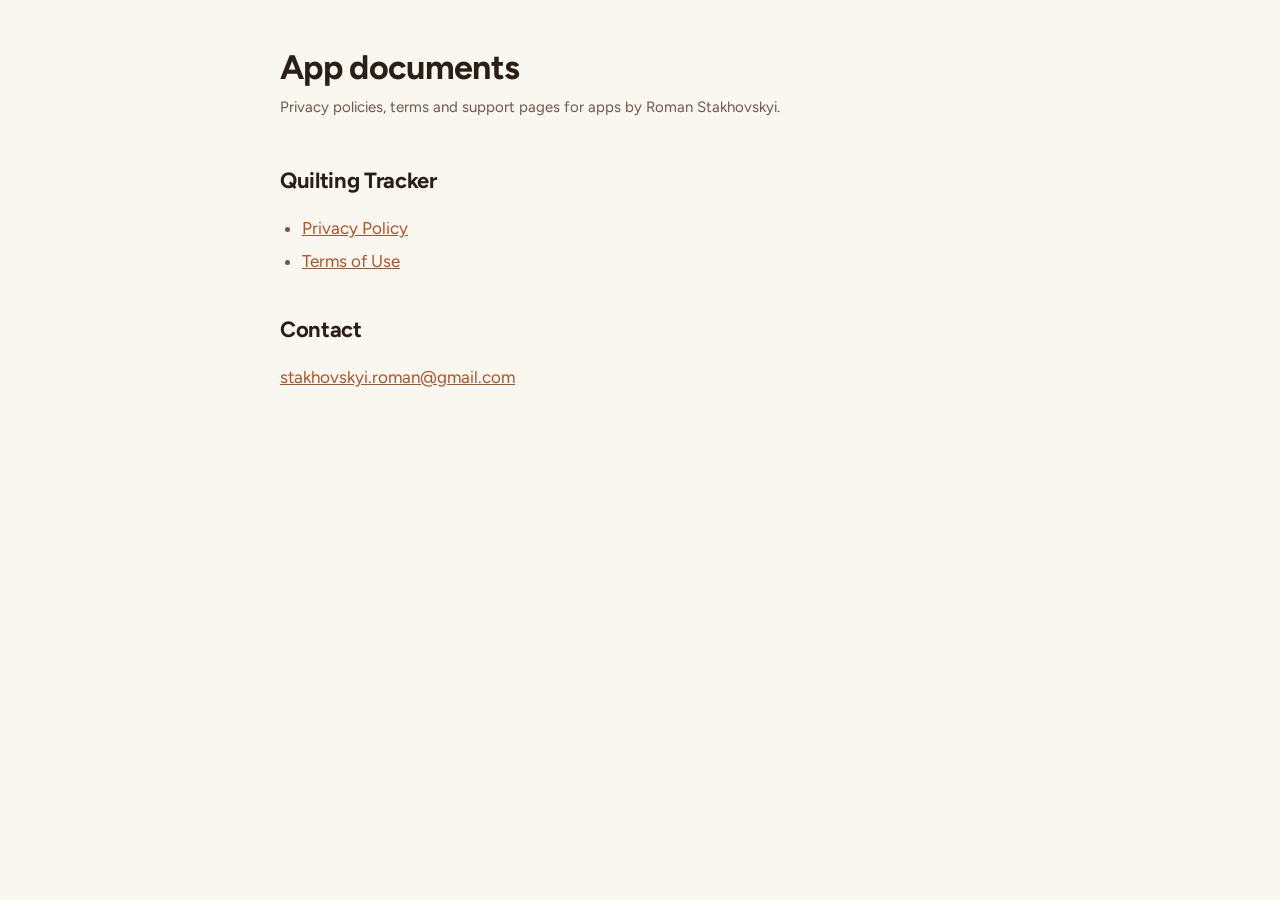
==== index.html @ fa856ae5 "add the legal pages for Quilting Tracker One public place for the documents the stores require, so a" ====
<!DOCTYPE html>
<html lang="en">
<head>
<meta charset="utf-8">
<meta name="viewport" content="width=device-width, initial-scale=1">
<title>App documents</title>
<link rel="preconnect" href="https://fonts.googleapis.com">
<link rel="preconnect" href="https://fonts.gstatic.com" crossorigin>
<link href="https://fonts.googleapis.com/css2?family=Figtree:wght@400;600;700;800&display=swap" rel="stylesheet">
<link rel="stylesheet" href="style.css">
</head>
<body>
<main>
<header>
  <h1>App documents</h1>
  <p class="updated">Privacy policies, terms and support pages for apps by Roman Stakhovskyi.</p>
</header>

<h2>Quilting Tracker</h2>
<ul>
  <li><a href="quilting-tracker/privacy.html">Privacy Policy</a></li>
  <li><a href="quilting-tracker/terms.html">Terms of Use</a></li>
</ul>

<h2>Contact</h2>
<p><a href="mailto:stakhovskyi.roman@gmail.com">stakhovskyi.roman@gmail.com</a></p>
</main>
</body>
</html>
---- style.css ----
/* The app's own palette, so the pages read as part of it. */
:root {
  --ground: #FAF6F0;
  --card: #FFFFFF;
  --ink: #2A1F16;
  --body: #6B5A4C;
  --line: #EDE0CE;
  --accent: #A9552B;
}

* { box-sizing: border-box; }

body {
  margin: 0;
  padding: 0 20px 64px;
  background: var(--ground);
  color: var(--body);
  font: 17px/1.6 'Figtree', -apple-system, BlinkMacSystemFont, 'Segoe UI', system-ui, sans-serif;
}

main { max-width: 720px; margin: 0 auto; }

header { padding: 48px 0 8px; }

h1 { color: var(--ink); font-size: 34px; line-height: 1.15; margin: 0 0 8px; letter-spacing: -0.02em; }
h2 { color: var(--ink); font-size: 22px; margin: 36px 0 10px; letter-spacing: -0.015em; }
p, li { font-size: 17px; }
ul { padding-left: 22px; }
li { margin: 6px 0; }
a { color: var(--accent); }

.updated { color: var(--body); font-size: 15px; margin: 0; }

.card {
  background: var(--card);
  border: 1px solid var(--line);
  border-radius: 18px;
  padding: 18px 20px;
  margin: 24px 0;
}

.card p:first-child { margin-top: 0; }
.card p:last-child { margin-bottom: 0; }

footer { margin-top: 48px; padding-top: 18px; border-top: 1px solid var(--line); font-size: 15px; }
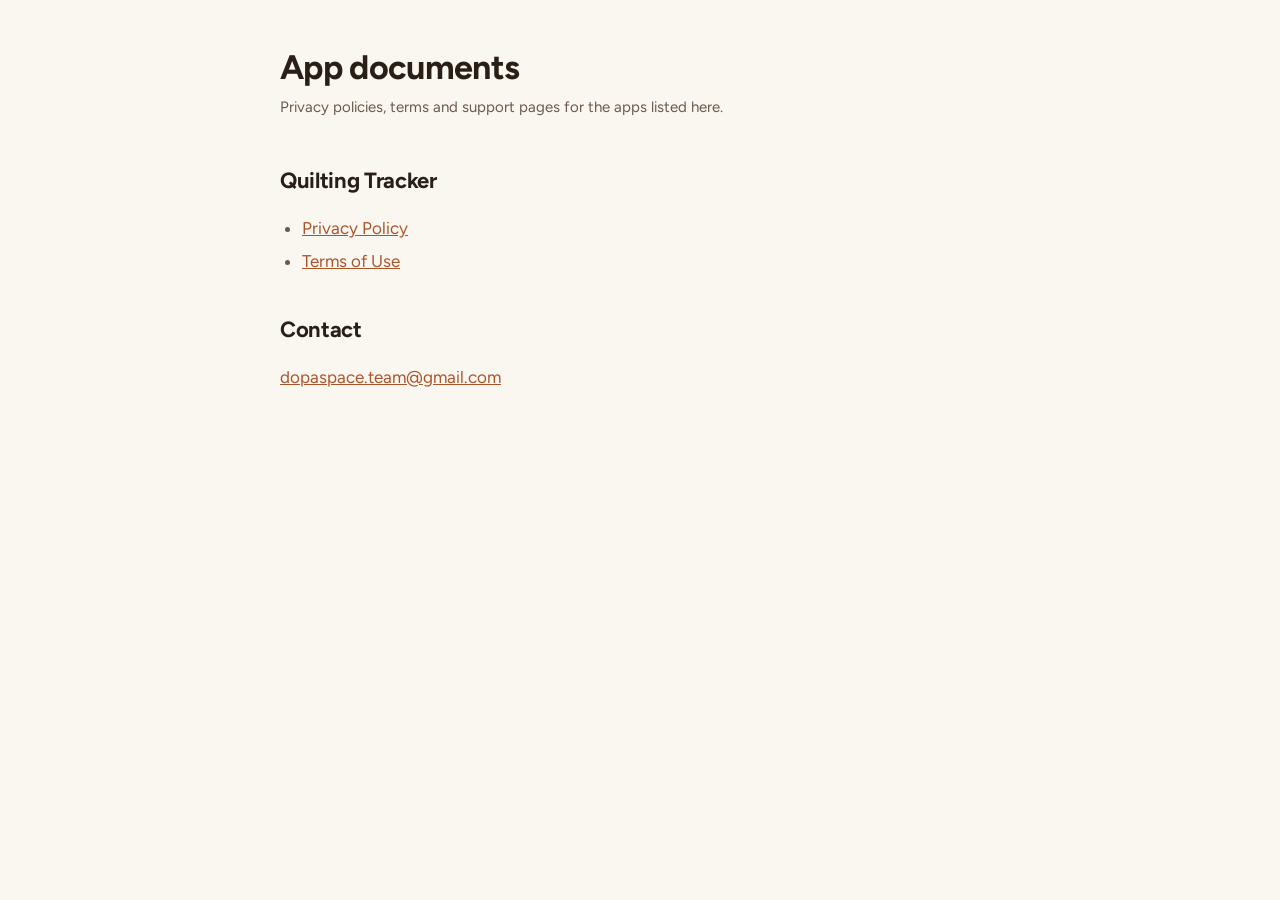
==== commit 4e906689: "write to the support address, and only the address The pages are public and a store listing points a" ====
--- a/index.html
+++ b/index.html
@@ -13,7 +13,7 @@
 <main>
 <header>
   <h1>App documents</h1>
-  <p class="updated">Privacy policies, terms and support pages for apps by Roman Stakhovskyi.</p>
+  <p class="updated">Privacy policies, terms and support pages for the apps listed here.</p>
 </header>
 
 <h2>Quilting Tracker</h2>
@@ -23,7 +23,7 @@
 </ul>
 
 <h2>Contact</h2>
-<p><a href="mailto:stakhovskyi.roman@gmail.com">stakhovskyi.roman@gmail.com</a></p>
+<p><a href="mailto:dopaspace.team@gmail.com">dopaspace.team@gmail.com</a></p>
 </main>
 </body>
 </html>
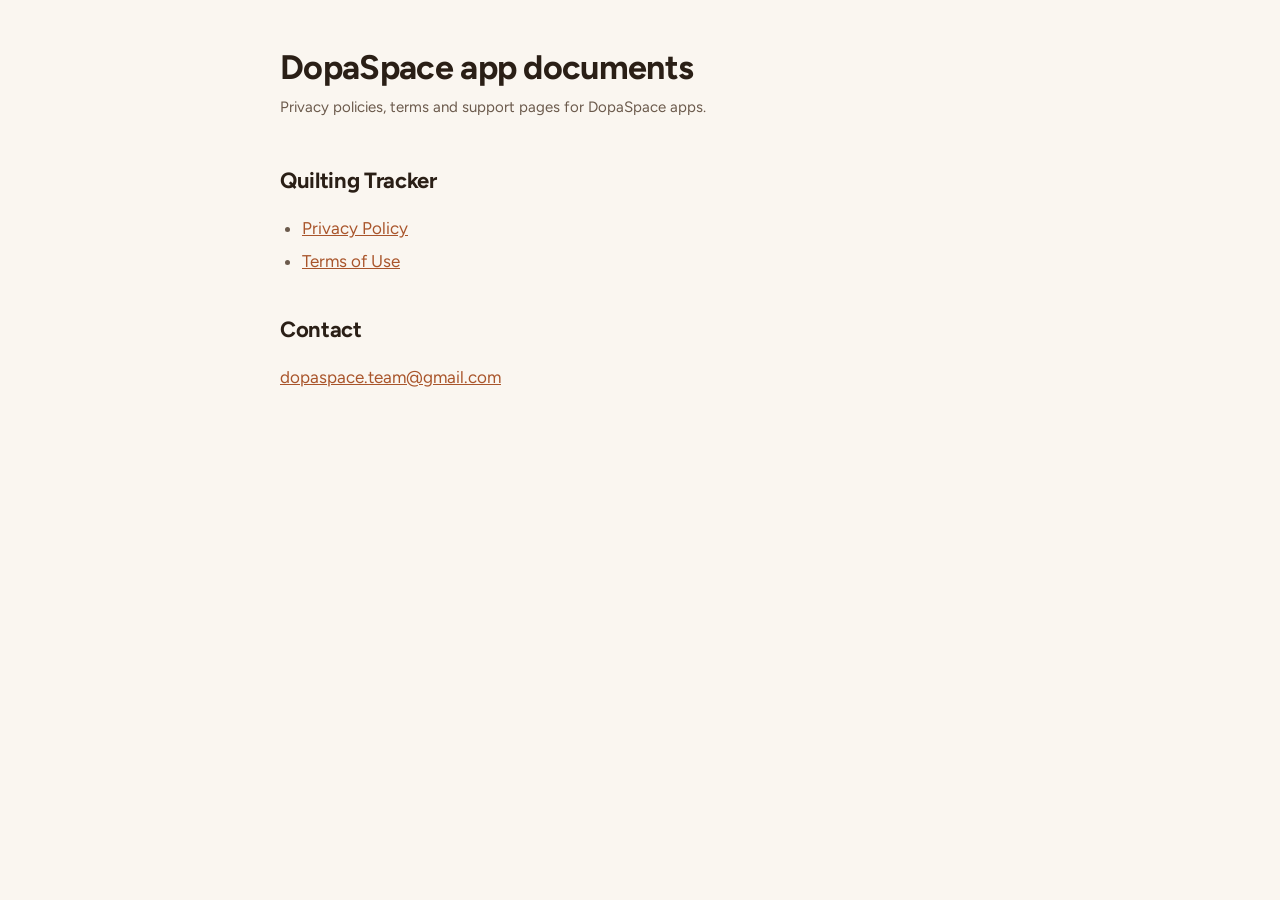
==== commit 4505efc2: "name DopaSpace as the publisher on every page" ====
--- a/index.html
+++ b/index.html
@@ -3,7 +3,7 @@
 <head>
 <meta charset="utf-8">
 <meta name="viewport" content="width=device-width, initial-scale=1">
-<title>App documents</title>
+<title>DopaSpace app documents</title>
 <link rel="preconnect" href="https://fonts.googleapis.com">
 <link rel="preconnect" href="https://fonts.gstatic.com" crossorigin>
 <link href="https://fonts.googleapis.com/css2?family=Figtree:wght@400;600;700;800&display=swap" rel="stylesheet">
@@ -12,8 +12,8 @@
 <body>
 <main>
 <header>
-  <h1>App documents</h1>
-  <p class="updated">Privacy policies, terms and support pages for the apps listed here.</p>
+  <h1>DopaSpace app documents</h1>
+  <p class="updated">Privacy policies, terms and support pages for DopaSpace apps.</p>
 </header>
 
 <h2>Quilting Tracker</h2>
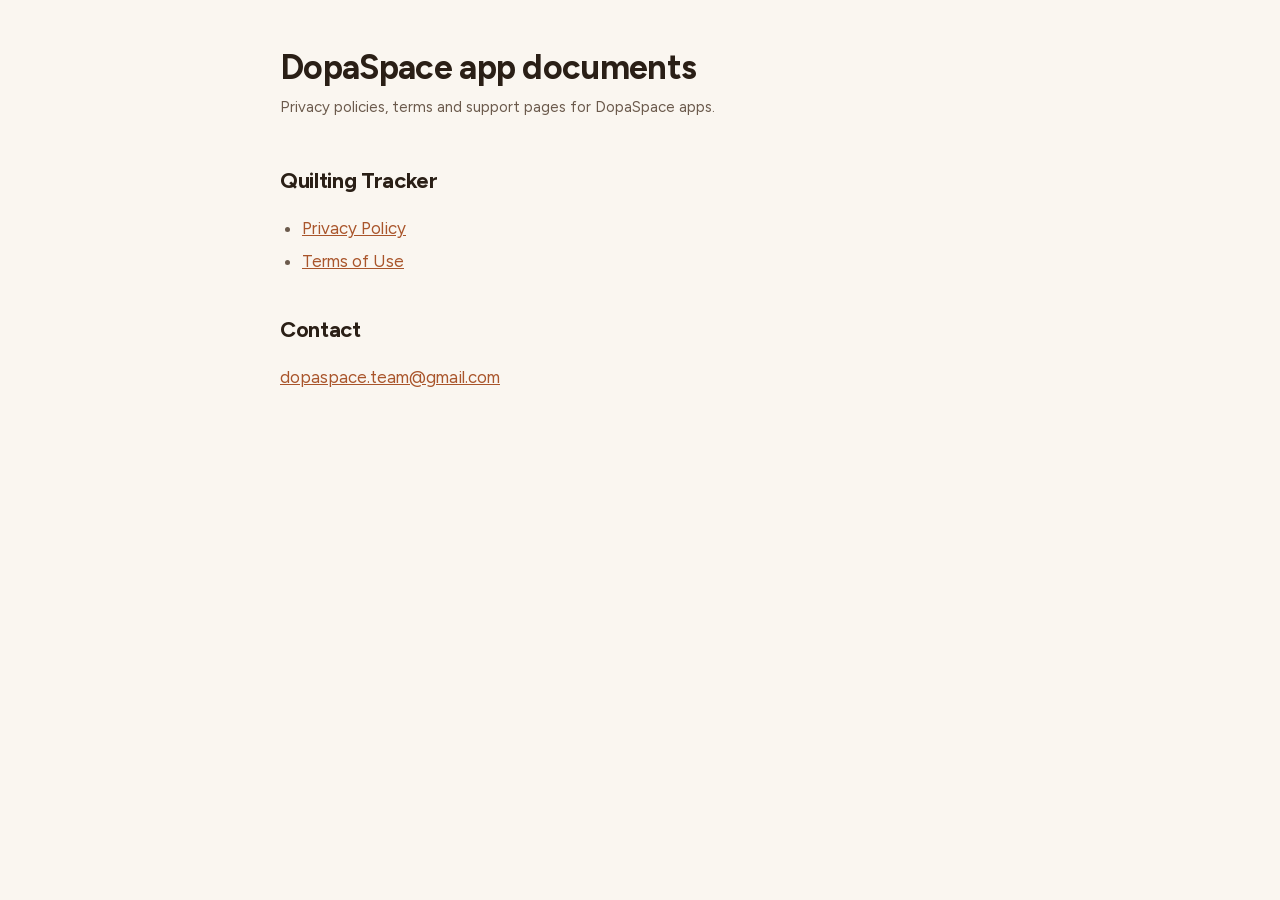
==== commit 66806def: "self-host figtree, name every recipient and its country, quote the 90-day crash retention, add the c" ====
--- a/index.html
+++ b/index.html
@@ -4,9 +4,6 @@
 <meta charset="utf-8">
 <meta name="viewport" content="width=device-width, initial-scale=1">
 <title>DopaSpace app documents</title>
-<link rel="preconnect" href="https://fonts.googleapis.com">
-<link rel="preconnect" href="https://fonts.gstatic.com" crossorigin>
-<link href="https://fonts.googleapis.com/css2?family=Figtree:wght@400;600;700;800&display=swap" rel="stylesheet">
 <link rel="stylesheet" href="style.css">
 </head>
 <body>
--- a/style.css
+++ b/style.css
@@ -1,3 +1,78 @@
+/* Figtree, served from this repository: a font pulled from Google would hand every
+   reader's IP address to Google on a page whose subject is who sees their data. */
+/* latin-ext */
+@font-face {
+  font-family: 'Figtree';
+  font-style: normal;
+  font-weight: 400;
+  font-display: swap;
+  src: url(fonts/figtree-0.woff2) format('woff2');
+  unicode-range: U+0100-02BA, U+02BD-02C5, U+02C7-02CC, U+02CE-02D7, U+02DD-02FF, U+0304, U+0308, U+0329, U+1D00-1DBF, U+1E00-1E9F, U+1EF2-1EFF, U+2020, U+20A0-20AB, U+20AD-20C0, U+2113, U+2C60-2C7F, U+A720-A7FF;
+}
+/* latin */
+@font-face {
+  font-family: 'Figtree';
+  font-style: normal;
+  font-weight: 400;
+  font-display: swap;
+  src: url(fonts/figtree-1.woff2) format('woff2');
+  unicode-range: U+0000-00FF, U+0131, U+0152-0153, U+02BB-02BC, U+02C6, U+02DA, U+02DC, U+0304, U+0308, U+0329, U+2000-206F, U+20AC, U+2122, U+2191, U+2193, U+2212, U+2215, U+FEFF, U+FFFD;
+}
+/* latin-ext */
+@font-face {
+  font-family: 'Figtree';
+  font-style: normal;
+  font-weight: 600;
+  font-display: swap;
+  src: url(fonts/figtree-4.woff2) format('woff2');
+  unicode-range: U+0100-02BA, U+02BD-02C5, U+02C7-02CC, U+02CE-02D7, U+02DD-02FF, U+0304, U+0308, U+0329, U+1D00-1DBF, U+1E00-1E9F, U+1EF2-1EFF, U+2020, U+20A0-20AB, U+20AD-20C0, U+2113, U+2C60-2C7F, U+A720-A7FF;
+}
+/* latin */
+@font-face {
+  font-family: 'Figtree';
+  font-style: normal;
+  font-weight: 600;
+  font-display: swap;
+  src: url(fonts/figtree-5.woff2) format('woff2');
+  unicode-range: U+0000-00FF, U+0131, U+0152-0153, U+02BB-02BC, U+02C6, U+02DA, U+02DC, U+0304, U+0308, U+0329, U+2000-206F, U+20AC, U+2122, U+2191, U+2193, U+2212, U+2215, U+FEFF, U+FFFD;
+}
+/* latin-ext */
+@font-face {
+  font-family: 'Figtree';
+  font-style: normal;
+  font-weight: 700;
+  font-display: swap;
+  src: url(fonts/figtree-2.woff2) format('woff2');
+  unicode-range: U+0100-02BA, U+02BD-02C5, U+02C7-02CC, U+02CE-02D7, U+02DD-02FF, U+0304, U+0308, U+0329, U+1D00-1DBF, U+1E00-1E9F, U+1EF2-1EFF, U+2020, U+20A0-20AB, U+20AD-20C0, U+2113, U+2C60-2C7F, U+A720-A7FF;
+}
+/* latin */
+@font-face {
+  font-family: 'Figtree';
+  font-style: normal;
+  font-weight: 700;
+  font-display: swap;
+  src: url(fonts/figtree-3.woff2) format('woff2');
+  unicode-range: U+0000-00FF, U+0131, U+0152-0153, U+02BB-02BC, U+02C6, U+02DA, U+02DC, U+0304, U+0308, U+0329, U+2000-206F, U+20AC, U+2122, U+2191, U+2193, U+2212, U+2215, U+FEFF, U+FFFD;
+}
+/* latin-ext */
+@font-face {
+  font-family: 'Figtree';
+  font-style: normal;
+  font-weight: 800;
+  font-display: swap;
+  src: url(fonts/figtree-6.woff2) format('woff2');
+  unicode-range: U+0100-02BA, U+02BD-02C5, U+02C7-02CC, U+02CE-02D7, U+02DD-02FF, U+0304, U+0308, U+0329, U+1D00-1DBF, U+1E00-1E9F, U+1EF2-1EFF, U+2020, U+20A0-20AB, U+20AD-20C0, U+2113, U+2C60-2C7F, U+A720-A7FF;
+}
+/* latin */
+@font-face {
+  font-family: 'Figtree';
+  font-style: normal;
+  font-weight: 800;
+  font-display: swap;
+  src: url(fonts/figtree-7.woff2) format('woff2');
+  unicode-range: U+0000-00FF, U+0131, U+0152-0153, U+02BB-02BC, U+02C6, U+02DA, U+02DC, U+0304, U+0308, U+0329, U+2000-206F, U+20AC, U+2122, U+2191, U+2193, U+2212, U+2215, U+FEFF, U+FFFD;
+}
+
 /* The app's own palette, so the pages read as part of it. */
 :root {
   --ground: #FAF6F0;
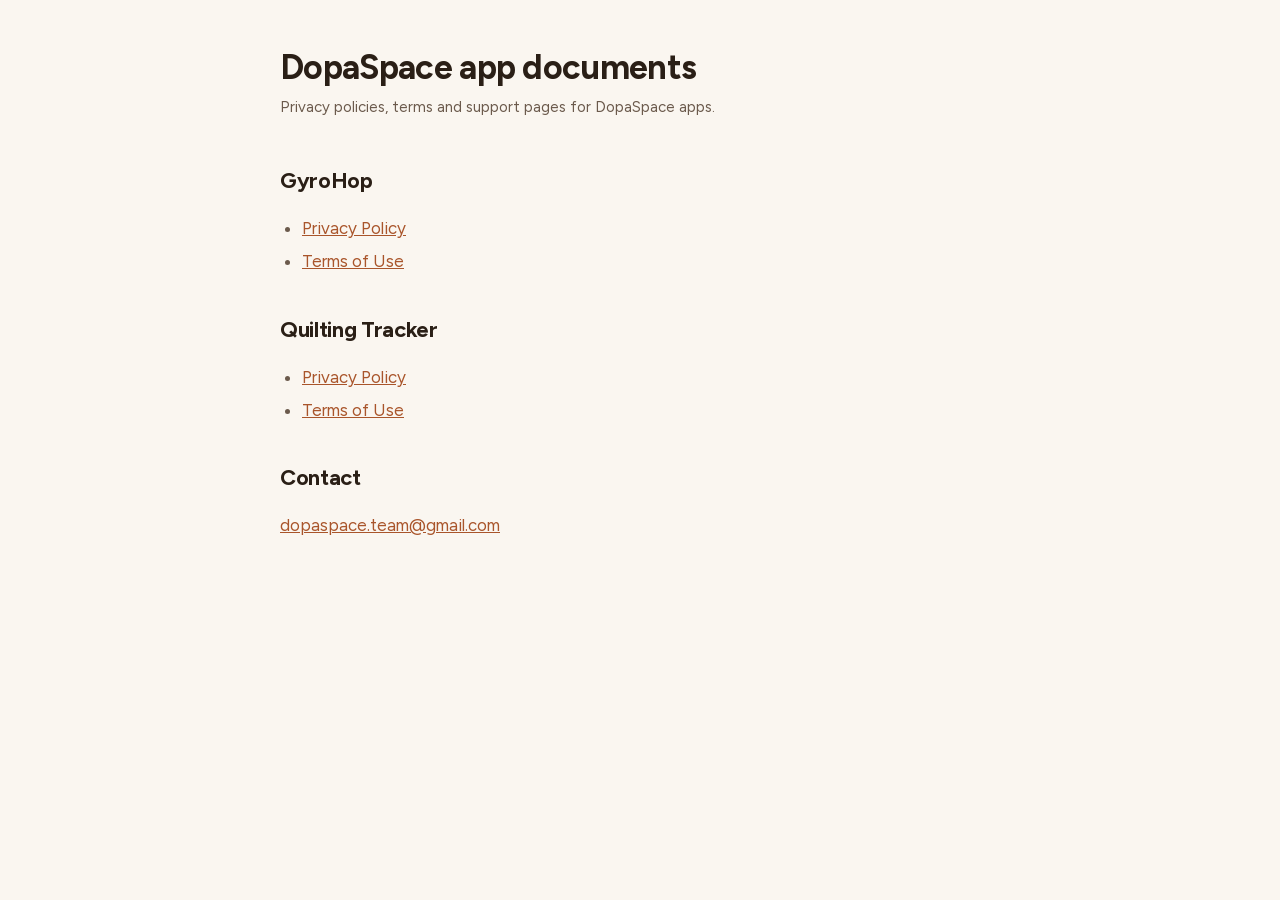
==== commit 5855f40b: "add gyrohop: its privacy policy, terms of use and page, written from the app's code, and list it on " ====
--- a/index.html
+++ b/index.html
@@ -1,26 +1,32 @@
 <!DOCTYPE html>
 <html lang="en">
 <head>
-<meta charset="utf-8">
-<meta name="viewport" content="width=device-width, initial-scale=1">
-<title>DopaSpace app documents</title>
-<link rel="stylesheet" href="style.css">
+    <meta charset="utf-8">
+    <meta name="viewport" content="width=device-width, initial-scale=1">
+    <title>DopaSpace app documents</title>
+    <link rel="stylesheet" href="style.css">
 </head>
 <body>
 <main>
-<header>
-  <h1>DopaSpace app documents</h1>
-  <p class="updated">Privacy policies, terms and support pages for DopaSpace apps.</p>
-</header>
+    <header>
+        <h1>DopaSpace app documents</h1>
+        <p class="updated">Privacy policies, terms and support pages for DopaSpace apps.</p>
+    </header>
 
-<h2>Quilting Tracker</h2>
-<ul>
-  <li><a href="quilting-tracker/privacy.html">Privacy Policy</a></li>
-  <li><a href="quilting-tracker/terms.html">Terms of Use</a></li>
-</ul>
+    <h2>GyroHop</h2>
+    <ul>
+        <li><a href="gyro-hop/privacy.html">Privacy Policy</a></li>
+        <li><a href="gyro-hop/terms.html">Terms of Use</a></li>
+    </ul>
 
-<h2>Contact</h2>
-<p><a href="mailto:dopaspace.team@gmail.com">dopaspace.team@gmail.com</a></p>
+    <h2>Quilting Tracker</h2>
+    <ul>
+        <li><a href="quilting-tracker/privacy.html">Privacy Policy</a></li>
+        <li><a href="quilting-tracker/terms.html">Terms of Use</a></li>
+    </ul>
+
+    <h2>Contact</h2>
+    <p><a href="mailto:dopaspace.team@gmail.com">dopaspace.team@gmail.com</a></p>
 </main>
 </body>
 </html>
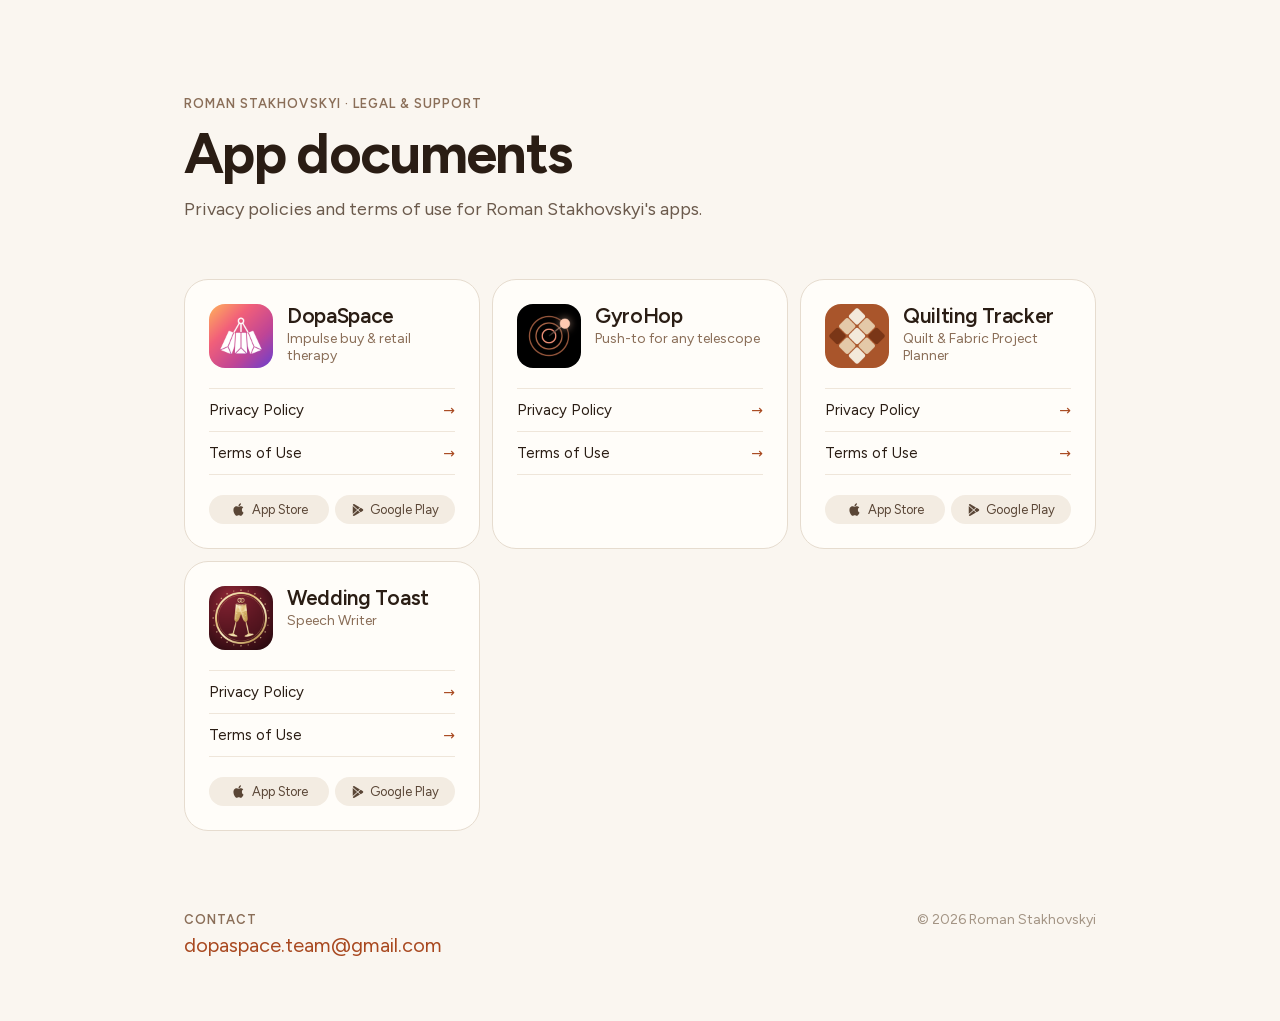
==== commit d8f602f1: "redesign the index: every app with its icon, subtitle, documents and live store links, a grid of car" ====
--- a/index.html
+++ b/index.html
@@ -1,32 +1,212 @@
 <!DOCTYPE html>
 <html lang="en">
 <head>
-    <meta charset="utf-8">
-    <meta name="viewport" content="width=device-width, initial-scale=1">
-    <title>DopaSpace app documents</title>
-    <link rel="stylesheet" href="style.css">
+<meta charset="utf-8">
+<meta name="viewport" content="width=device-width, initial-scale=1">
+<title>App documents · Roman Stakhovskyi</title>
+<link rel="stylesheet" href="fonts/figtree.css">
+<style>
+/* A phone gets a list (the icon beside the name and its stores, the documents as pills); from
+   640px the apps sit in a grid of cards. One markup, two layouts. Apps are in alphabetical
+   order; an app shows a store only once its listing is live. */
+:root {
+  --ground: #FAF6F0;
+  --card: #FFFDF9;
+  --hover: #FFF8F1;
+  --ink: #2A1D14;
+  --body: #6B5A4C;
+  --muted: #8A6E58;
+  --faint: #A39484;
+  --line: #E6DCCF;
+  --rule: #EFE6DA;
+  --pill: #DCCFBF;
+  --chip: #F3ECE2;
+  --chip-hover: #F7E6D8;
+  --chip-ink: #5A4636;
+  --accent: #A8481F;
+  --accent-deep: #7E3112;
+}
+
+* { box-sizing: border-box; }
+
+body {
+  margin: 0;
+  background: var(--ground);
+  color: var(--ink);
+  font-family: 'Figtree', -apple-system, BlinkMacSystemFont, 'Segoe UI', system-ui, sans-serif;
+  -webkit-font-smoothing: antialiased;
+}
+
+a { color: var(--accent); text-decoration: none; }
+a:hover { color: var(--accent-deep); }
+
+main, footer { width: 100%; max-width: 960px; margin: 0 auto; padding-left: 24px; padding-right: 24px; }
+
+main { padding-top: clamp(56px, 12vw, 96px); padding-bottom: 48px; display: flex; flex-direction: column; gap: 56px; }
+
+header { display: flex; flex-direction: column; gap: 14px; }
+
+.eyebrow { font-size: 13px; font-weight: 600; letter-spacing: 0.08em; text-transform: uppercase; color: var(--muted); }
+
+h1 { margin: 0; font-size: clamp(36px, 6vw, 56px); line-height: 1.02; font-weight: 700; letter-spacing: -0.03em; text-wrap: balance; }
+
+header p { margin: 0; font-size: 18px; line-height: 1.5; color: var(--body); max-width: 520px; text-wrap: pretty; }
+
+/* List: phones */
+.apps { display: flex; flex-direction: column; border-bottom: 1px solid var(--line); }
+
+.app { display: grid; grid-template-columns: 56px minmax(0, 1fr); column-gap: 20px; row-gap: 14px; align-items: start; padding: 28px 0; border-top: 1px solid var(--line); }
+
+.app img { grid-row: span 2; width: 56px; height: 56px; border-radius: 14px; display: block; }
+
+.app-title { display: flex; flex-wrap: wrap; justify-content: space-between; align-items: center; gap: 10px 16px; min-width: 0; }
+
+.app h2 { margin: 0; font-size: 24px; font-weight: 600; letter-spacing: -0.015em; line-height: 1.15; }
+
+.app-name { display: flex; flex-direction: column; gap: 2px; min-width: 0; }
+
+.app-name span { font-size: 15px; color: var(--muted); }
+
+.stores { display: flex; gap: 6px; }
+
+.stores a {
+  display: inline-flex; align-items: center; justify-content: center; gap: 6px;
+  padding: 7px 12px; border-radius: 999px; background: var(--chip); color: var(--chip-ink);
+  font-size: 13px; font-weight: 500; white-space: nowrap; transition: all .15s;
+}
+.stores a:hover { background: var(--chip-hover); color: var(--accent); }
+.stores svg { flex-shrink: 0; }
+
+.docs { grid-column: 2; display: flex; flex-wrap: wrap; gap: 8px; }
+
+.docs a {
+  display: inline-flex; align-items: center; gap: 10px;
+  padding: 10px 16px; border-radius: 999px; border: 1px solid var(--pill); background: var(--card);
+  color: var(--ink); font-size: 15px; font-weight: 500; transition: all .15s;
+}
+.docs a:hover { border-color: var(--accent); color: var(--accent); background: var(--hover); }
+.docs a span { font-size: 14px; color: var(--accent); }
+
+/* Grid: tablets and desktops. The icon and the name head the card, the documents follow, and
+   the store links sit at its foot. Each card spans three rows of the grid (subgrid), so the
+   names, the documents and the stores line up across a row of cards. */
+@media (min-width: 640px) {
+  .apps { display: grid; grid-template-columns: repeat(auto-fill, minmax(240px, 1fr)); gap: 12px; border-bottom: none; }
+
+  .app { grid-template-columns: 64px minmax(0, 1fr); grid-row: span 3; grid-template-rows: subgrid; column-gap: 14px; row-gap: 20px; align-items: center; padding: 24px; border-radius: 24px; background: var(--card); border: 1px solid var(--line); }
+
+  .app img { grid-row: 1; width: 64px; height: 64px; border-radius: 16px; }
+
+  .app-title { display: contents; }
+
+  .app-name { grid-column: 2; grid-row: 1; align-self: start; }
+
+  .app h2 { font-size: 21px; }
+
+  .app-name span { font-size: 14px; }
+
+  .docs { grid-column: 1 / -1; grid-row: 2; align-self: start; flex-direction: column; flex-wrap: nowrap; gap: 0; border-top: 1px solid var(--rule); }
+
+  .docs a { justify-content: space-between; padding: 12px 0; border: none; border-bottom: 1px solid var(--rule); border-radius: 0; background: none; transition: color .15s; }
+  .docs a:hover { background: none; }
+
+  .stores { grid-column: 1 / -1; grid-row: 3; align-self: end; display: grid; grid-template-columns: repeat(auto-fit, minmax(96px, 1fr)); }
+}
+
+footer { padding-top: 32px; padding-bottom: 64px; display: flex; flex-wrap: wrap; justify-content: space-between; align-items: baseline; gap: 16px; }
+
+footer div { display: flex; flex-direction: column; gap: 6px; }
+
+footer div a { font-size: 20px; font-weight: 500; }
+
+footer > span { font-size: 14px; color: var(--faint); }
+</style>
 </head>
 <body>
 <main>
-    <header>
-        <h1>DopaSpace app documents</h1>
-        <p class="updated">Privacy policies, terms and support pages for DopaSpace apps.</p>
-    </header>
-
-    <h2>GyroHop</h2>
-    <ul>
-        <li><a href="gyro-hop/privacy.html">Privacy Policy</a></li>
-        <li><a href="gyro-hop/terms.html">Terms of Use</a></li>
-    </ul>
-
-    <h2>Quilting Tracker</h2>
-    <ul>
-        <li><a href="quilting-tracker/privacy.html">Privacy Policy</a></li>
-        <li><a href="quilting-tracker/terms.html">Terms of Use</a></li>
-    </ul>
-
-    <h2>Contact</h2>
-    <p><a href="mailto:dopaspace.team@gmail.com">dopaspace.team@gmail.com</a></p>
+  <header>
+    <div class="eyebrow">Roman Stakhovskyi · Legal &amp; Support</div>
+    <h1>App documents</h1>
+    <p>Privacy policies and terms of use for Roman Stakhovskyi's apps.</p>
+  </header>
+
+  <section class="apps">
+    <article class="app">
+      <img src="icons/dopaspace.png" alt="" width="64" height="64">
+      <div class="app-title">
+        <div class="app-name">
+          <h2>DopaSpace</h2>
+          <span>Impulse buy &amp; retail therapy</span>
+        </div>
+        <div class="stores">
+          <a href="https://apps.apple.com/app/id6794726652" target="_blank" rel="noopener"><svg viewBox="0 0 24 24" width="15" height="15" fill="currentColor" aria-hidden="true"><path d="M18.71 19.5c-.83 1.24-1.71 2.45-3.05 2.47-1.34.03-1.77-.79-3.29-.79-1.53 0-2 .77-3.27.82-1.31.05-2.3-1.32-3.14-2.53C4.25 17 2.94 12.45 4.7 9.39c.87-1.52 2.43-2.48 4.12-2.51 1.28-.02 2.5.87 3.29.87.78 0 2.26-1.07 3.8-.91.65.03 2.47.26 3.64 1.98-.09.06-2.17 1.28-2.15 3.81.03 3.02 2.65 4.03 2.68 4.04-.03.07-.42 1.44-1.38 2.83M13 3.5c.73-.83 1.94-1.46 2.94-1.5.13 1.17-.34 2.35-1.04 3.19-.69.85-1.83 1.51-2.95 1.42-.15-1.15.41-2.35 1.05-3.11z"/></svg>App Store</a>
+          <a href="https://play.google.com/store/apps/details?id=com.dopaspace.app" target="_blank" rel="noopener"><svg viewBox="0 0 16 16" width="12" height="12" fill="currentColor" aria-hidden="true"><path d="M14.222 9.374c1.037-.61 1.037-2.137 0-2.748L11.528 5.04 8.32 8l3.207 2.96zm-3.595 2.116L7.583 8.68 1.03 14.73c.201 1.029 1.36 1.61 2.303 1.055zM1 13.396V2.603L6.846 8zM1.03 1.27l6.553 6.05 3.044-2.81L3.333.215C2.39-.341 1.231.24 1.03 1.27"/></svg>Google Play</a>
+        </div>
+      </div>
+      <nav class="docs" aria-label="DopaSpace documents">
+        <a href="https://dopaspace.com/privacy">Privacy Policy <span aria-hidden="true">→</span></a>
+        <a href="https://dopaspace.com/terms">Terms of Use <span aria-hidden="true">→</span></a>
+      </nav>
+    </article>
+
+    <article class="app">
+      <img src="icons/gyro-hop.png" alt="" width="64" height="64">
+      <div class="app-title">
+        <div class="app-name">
+          <h2>GyroHop</h2>
+          <span>Push-to for any telescope</span>
+        </div>
+      </div>
+      <nav class="docs" aria-label="GyroHop documents">
+        <a href="gyro-hop/privacy.html">Privacy Policy <span aria-hidden="true">→</span></a>
+        <a href="gyro-hop/terms.html">Terms of Use <span aria-hidden="true">→</span></a>
+      </nav>
+    </article>
+
+    <article class="app">
+      <img src="icons/quilting-tracker.png" alt="" width="64" height="64">
+      <div class="app-title">
+        <div class="app-name">
+          <h2>Quilting Tracker</h2>
+          <span>Quilt &amp; Fabric Project Planner</span>
+        </div>
+        <div class="stores">
+          <a href="https://apps.apple.com/app/id6816559734" target="_blank" rel="noopener"><svg viewBox="0 0 24 24" width="15" height="15" fill="currentColor" aria-hidden="true"><path d="M18.71 19.5c-.83 1.24-1.71 2.45-3.05 2.47-1.34.03-1.77-.79-3.29-.79-1.53 0-2 .77-3.27.82-1.31.05-2.3-1.32-3.14-2.53C4.25 17 2.94 12.45 4.7 9.39c.87-1.52 2.43-2.48 4.12-2.51 1.28-.02 2.5.87 3.29.87.78 0 2.26-1.07 3.8-.91.65.03 2.47.26 3.64 1.98-.09.06-2.17 1.28-2.15 3.81.03 3.02 2.65 4.03 2.68 4.04-.03.07-.42 1.44-1.38 2.83M13 3.5c.73-.83 1.94-1.46 2.94-1.5.13 1.17-.34 2.35-1.04 3.19-.69.85-1.83 1.51-2.95 1.42-.15-1.15.41-2.35 1.05-3.11z"/></svg>App Store</a>
+          <a href="https://play.google.com/store/apps/details?id=com.quiltingtracker.app" target="_blank" rel="noopener"><svg viewBox="0 0 16 16" width="12" height="12" fill="currentColor" aria-hidden="true"><path d="M14.222 9.374c1.037-.61 1.037-2.137 0-2.748L11.528 5.04 8.32 8l3.207 2.96zm-3.595 2.116L7.583 8.68 1.03 14.73c.201 1.029 1.36 1.61 2.303 1.055zM1 13.396V2.603L6.846 8zM1.03 1.27l6.553 6.05 3.044-2.81L3.333.215C2.39-.341 1.231.24 1.03 1.27"/></svg>Google Play</a>
+        </div>
+      </div>
+      <nav class="docs" aria-label="Quilting Tracker documents">
+        <a href="quilting-tracker/privacy.html">Privacy Policy <span aria-hidden="true">→</span></a>
+        <a href="quilting-tracker/terms.html">Terms of Use <span aria-hidden="true">→</span></a>
+      </nav>
+    </article>
+
+    <article class="app">
+      <img src="icons/wedding-toast.png" alt="" width="64" height="64">
+      <div class="app-title">
+        <div class="app-name">
+          <h2>Wedding Toast</h2>
+          <span>Speech Writer</span>
+        </div>
+        <div class="stores">
+          <a href="https://apps.apple.com/app/id6797495907" target="_blank" rel="noopener"><svg viewBox="0 0 24 24" width="15" height="15" fill="currentColor" aria-hidden="true"><path d="M18.71 19.5c-.83 1.24-1.71 2.45-3.05 2.47-1.34.03-1.77-.79-3.29-.79-1.53 0-2 .77-3.27.82-1.31.05-2.3-1.32-3.14-2.53C4.25 17 2.94 12.45 4.7 9.39c.87-1.52 2.43-2.48 4.12-2.51 1.28-.02 2.5.87 3.29.87.78 0 2.26-1.07 3.8-.91.65.03 2.47.26 3.64 1.98-.09.06-2.17 1.28-2.15 3.81.03 3.02 2.65 4.03 2.68 4.04-.03.07-.42 1.44-1.38 2.83M13 3.5c.73-.83 1.94-1.46 2.94-1.5.13 1.17-.34 2.35-1.04 3.19-.69.85-1.83 1.51-2.95 1.42-.15-1.15.41-2.35 1.05-3.11z"/></svg>App Store</a>
+          <a href="https://play.google.com/store/apps/details?id=com.weddingspeech.app" target="_blank" rel="noopener"><svg viewBox="0 0 16 16" width="12" height="12" fill="currentColor" aria-hidden="true"><path d="M14.222 9.374c1.037-.61 1.037-2.137 0-2.748L11.528 5.04 8.32 8l3.207 2.96zm-3.595 2.116L7.583 8.68 1.03 14.73c.201 1.029 1.36 1.61 2.303 1.055zM1 13.396V2.603L6.846 8zM1.03 1.27l6.553 6.05 3.044-2.81L3.333.215C2.39-.341 1.231.24 1.03 1.27"/></svg>Google Play</a>
+        </div>
+      </div>
+      <nav class="docs" aria-label="Wedding Toast documents">
+        <a href="https://speech-for-wedding.web.app/privacy-policy">Privacy Policy <span aria-hidden="true">→</span></a>
+        <a href="https://speech-for-wedding.web.app/terms-of-use">Terms of Use <span aria-hidden="true">→</span></a>
+      </nav>
+    </article>
+  </section>
 </main>
+
+<footer>
+  <div>
+    <span class="eyebrow">Contact</span>
+    <a href="mailto:dopaspace.team@gmail.com">dopaspace.team@gmail.com</a>
+  </div>
+  <span>© 2026 Roman Stakhovskyi</span>
+</footer>
 </body>
 </html>
--- a/fonts/figtree.css
+++ b/fonts/figtree.css
@@ -0,0 +1,74 @@
+/* Figtree, served from this repository: a font pulled from Google would hand every
+   reader's IP address to Google on a page whose subject is who sees their data. */
+/* latin-ext */
+@font-face {
+  font-family: 'Figtree';
+  font-style: normal;
+  font-weight: 400;
+  font-display: swap;
+  src: url(figtree-0.woff2) format('woff2');
+  unicode-range: U+0100-02BA, U+02BD-02C5, U+02C7-02CC, U+02CE-02D7, U+02DD-02FF, U+0304, U+0308, U+0329, U+1D00-1DBF, U+1E00-1E9F, U+1EF2-1EFF, U+2020, U+20A0-20AB, U+20AD-20C0, U+2113, U+2C60-2C7F, U+A720-A7FF;
+}
+/* latin */
+@font-face {
+  font-family: 'Figtree';
+  font-style: normal;
+  font-weight: 400;
+  font-display: swap;
+  src: url(figtree-1.woff2) format('woff2');
+  unicode-range: U+0000-00FF, U+0131, U+0152-0153, U+02BB-02BC, U+02C6, U+02DA, U+02DC, U+0304, U+0308, U+0329, U+2000-206F, U+20AC, U+2122, U+2191, U+2193, U+2212, U+2215, U+FEFF, U+FFFD;
+}
+/* latin-ext */
+@font-face {
+  font-family: 'Figtree';
+  font-style: normal;
+  font-weight: 600;
+  font-display: swap;
+  src: url(figtree-4.woff2) format('woff2');
+  unicode-range: U+0100-02BA, U+02BD-02C5, U+02C7-02CC, U+02CE-02D7, U+02DD-02FF, U+0304, U+0308, U+0329, U+1D00-1DBF, U+1E00-1E9F, U+1EF2-1EFF, U+2020, U+20A0-20AB, U+20AD-20C0, U+2113, U+2C60-2C7F, U+A720-A7FF;
+}
+/* latin */
+@font-face {
+  font-family: 'Figtree';
+  font-style: normal;
+  font-weight: 600;
+  font-display: swap;
+  src: url(figtree-5.woff2) format('woff2');
+  unicode-range: U+0000-00FF, U+0131, U+0152-0153, U+02BB-02BC, U+02C6, U+02DA, U+02DC, U+0304, U+0308, U+0329, U+2000-206F, U+20AC, U+2122, U+2191, U+2193, U+2212, U+2215, U+FEFF, U+FFFD;
+}
+/* latin-ext */
+@font-face {
+  font-family: 'Figtree';
+  font-style: normal;
+  font-weight: 700;
+  font-display: swap;
+  src: url(figtree-2.woff2) format('woff2');
+  unicode-range: U+0100-02BA, U+02BD-02C5, U+02C7-02CC, U+02CE-02D7, U+02DD-02FF, U+0304, U+0308, U+0329, U+1D00-1DBF, U+1E00-1E9F, U+1EF2-1EFF, U+2020, U+20A0-20AB, U+20AD-20C0, U+2113, U+2C60-2C7F, U+A720-A7FF;
+}
+/* latin */
+@font-face {
+  font-family: 'Figtree';
+  font-style: normal;
+  font-weight: 700;
+  font-display: swap;
+  src: url(figtree-3.woff2) format('woff2');
+  unicode-range: U+0000-00FF, U+0131, U+0152-0153, U+02BB-02BC, U+02C6, U+02DA, U+02DC, U+0304, U+0308, U+0329, U+2000-206F, U+20AC, U+2122, U+2191, U+2193, U+2212, U+2215, U+FEFF, U+FFFD;
+}
+/* latin-ext */
+@font-face {
+  font-family: 'Figtree';
+  font-style: normal;
+  font-weight: 800;
+  font-display: swap;
+  src: url(figtree-6.woff2) format('woff2');
+  unicode-range: U+0100-02BA, U+02BD-02C5, U+02C7-02CC, U+02CE-02D7, U+02DD-02FF, U+0304, U+0308, U+0329, U+1D00-1DBF, U+1E00-1E9F, U+1EF2-1EFF, U+2020, U+20A0-20AB, U+20AD-20C0, U+2113, U+2C60-2C7F, U+A720-A7FF;
+}
+/* latin */
+@font-face {
+  font-family: 'Figtree';
+  font-style: normal;
+  font-weight: 800;
+  font-display: swap;
+  src: url(figtree-7.woff2) format('woff2');
+  unicode-range: U+0000-00FF, U+0131, U+0152-0153, U+02BB-02BC, U+02C6, U+02DA, U+02DC, U+0304, U+0308, U+0329, U+2000-206F, U+20AC, U+2122, U+2191, U+2193, U+2212, U+2215, U+FEFF, U+FFFD;
+}
